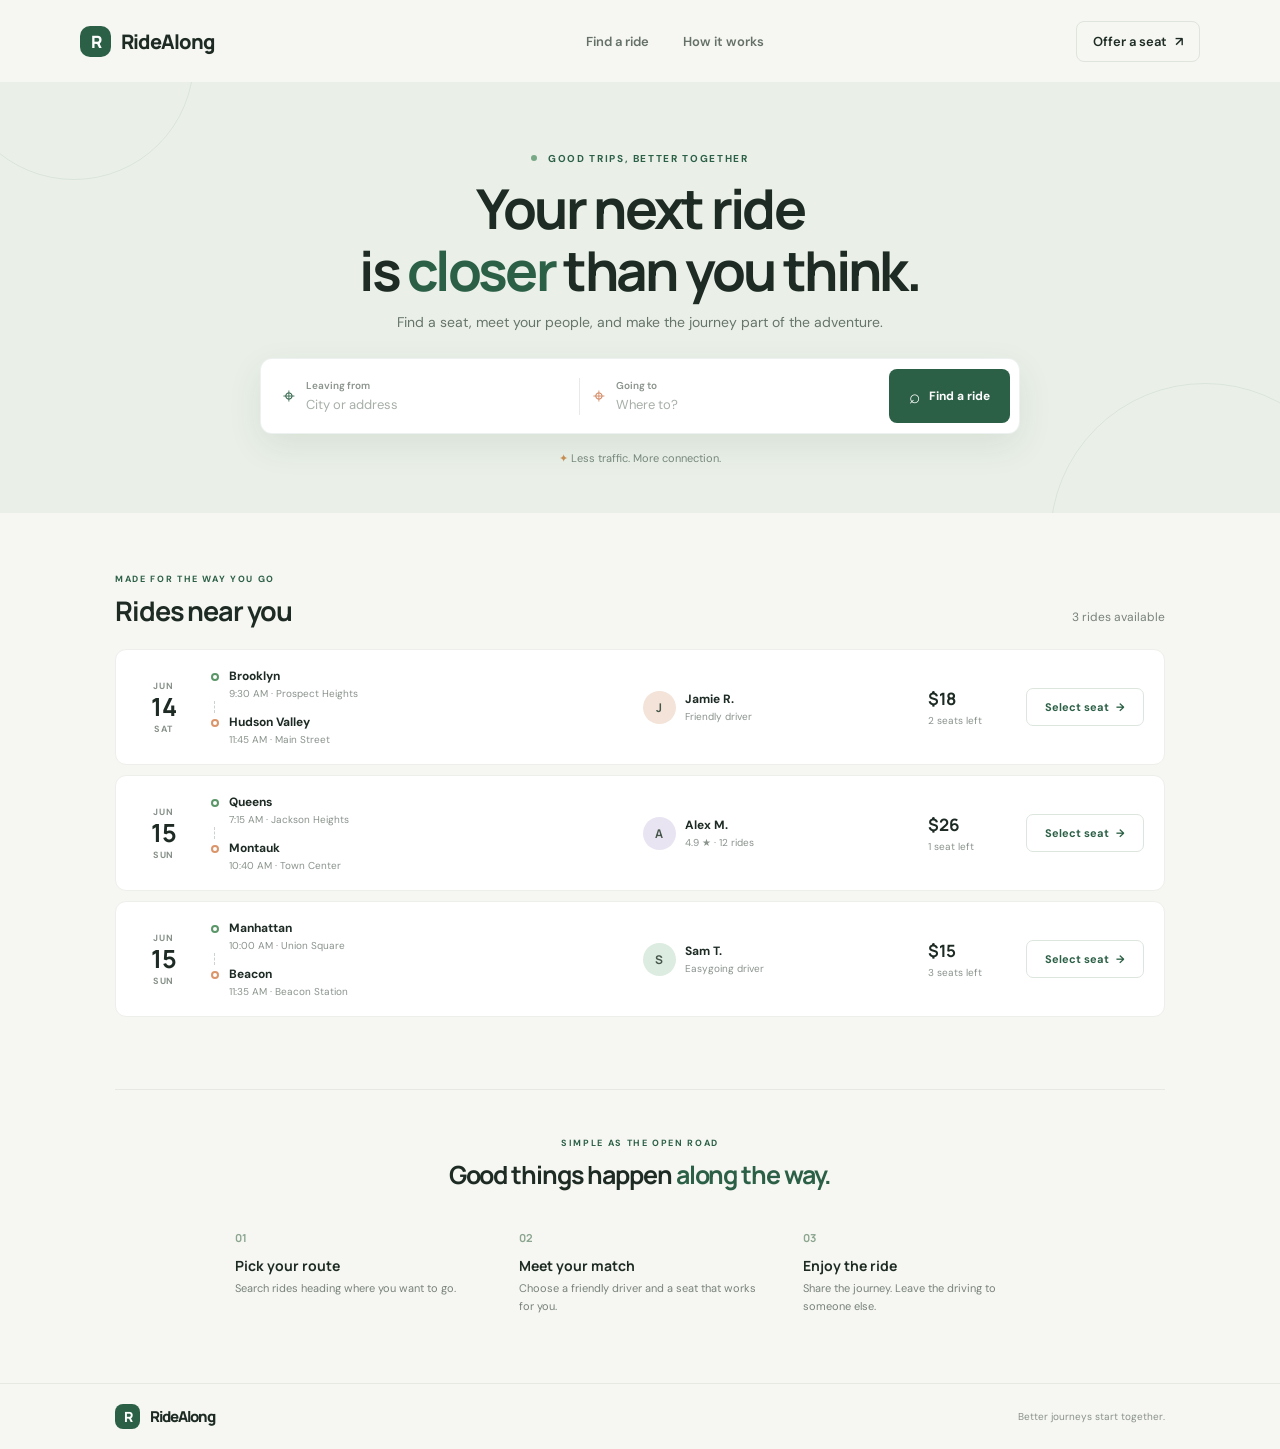
==== car_seat_sharing/index.html @ c155dfbc "car_sheat_sharing(frontend)" ====
<!DOCTYPE html>
<html lang="en">
<head>
  <meta charset="UTF-8">
  <meta name="viewport" content="width=device-width, initial-scale=1.0">
  <meta name="theme-color" content="#f6f7f2">
  <title>RideAlong — Share the road</title>
  <link rel="stylesheet" href="styles.css">
  <script src="script.js" defer></script>
</head>
<body>
  <header class="site-header">
    <a class="brand" href="#" aria-label="RideAlong home">
      <span class="brand-mark" aria-hidden="true">R</span>
      RideAlong
    </a>
    <nav aria-label="Main navigation">
      <a href="#rides">Find a ride</a>
      <a href="#how-it-works">How it works</a>
    </nav>
    <a class="offer-link" href="#rides">Offer a seat <span aria-hidden="true">↗</span></a>
  </header>

  <main>
    <section class="hero" aria-labelledby="hero-title">
      <div class="hero-copy">
        <p class="eyebrow"><span class="eyebrow-dot"></span> GOOD TRIPS, BETTER TOGETHER</p>
        <h1 id="hero-title">Your next ride<br>is <span>closer</span> than you think.</h1>
        <p class="hero-description">Find a seat, meet your people, and make the journey part of the adventure.</p>
      </div>

      <form class="search-panel" id="ride-search">
        <label class="search-field">
          <span class="field-icon" aria-hidden="true">⌖</span>
          <span class="field-content">
            <span class="field-label">Leaving from</span>
            <input id="from" name="from" type="text" placeholder="City or address" autocomplete="off">
          </span>
        </label>
        <span class="search-divider" aria-hidden="true"></span>
        <label class="search-field">
          <span class="field-icon destination-icon" aria-hidden="true">⌖</span>
          <span class="field-content">
            <span class="field-label">Going to</span>
            <input id="to" name="to" type="text" placeholder="Where to?" autocomplete="off">
          </span>
        </label>
        <button class="search-button" type="submit"><span aria-hidden="true">⌕</span> Find a ride</button>
      </form>

      <div class="hero-note"><span aria-hidden="true">✦</span> Less traffic. More connection.</div>
      <div class="hero-decoration decoration-one" aria-hidden="true"></div>
      <div class="hero-decoration decoration-two" aria-hidden="true"></div>
    </section>

    <section class="rides-section" id="rides" aria-labelledby="rides-title">
      <div class="section-heading">
        <div>
          <p class="eyebrow">MADE FOR THE WAY YOU GO</p>
          <h2 id="rides-title">Rides near you</h2>
        </div>
        <p class="ride-count" id="ride-count" aria-live="polite">3 rides available</p>
      </div>

      <div class="ride-list" id="ride-list">
        <article class="ride-card" data-from="Brooklyn, New York" data-to="Hudson Valley, New York">
          <div class="ride-date"><span class="date-month">JUN</span><span class="date-day">14</span><span class="date-weekday">SAT</span></div>
          <div class="ride-route">
            <div class="route-point"><span class="route-dot"></span><div><strong>Brooklyn</strong><span>9:30 AM · Prospect Heights</span></div></div>
            <div class="route-line"></div>
            <div class="route-point"><span class="route-dot end-dot"></span><div><strong>Hudson Valley</strong><span>11:45 AM · Main Street</span></div></div>
          </div>
          <div class="ride-driver"><span class="avatar avatar-peach">J</span><span><strong>Jamie R.</strong><small>Friendly driver</small></span></div>
          <div class="ride-seats"><strong>$18</strong><span>2 seats left</span></div>
          <button class="seat-button" type="button" aria-label="Select a seat on the ride to Hudson Valley">Select seat <span aria-hidden="true">→</span></button>
        </article>

        <article class="ride-card" data-from="Queens, New York" data-to="Montauk, New York">
          <div class="ride-date"><span class="date-month">JUN</span><span class="date-day">15</span><span class="date-weekday">SUN</span></div>
          <div class="ride-route">
            <div class="route-point"><span class="route-dot"></span><div><strong>Queens</strong><span>7:15 AM · Jackson Heights</span></div></div>
            <div class="route-line"></div>
            <div class="route-point"><span class="route-dot end-dot"></span><div><strong>Montauk</strong><span>10:40 AM · Town Center</span></div></div>
          </div>
          <div class="ride-driver"><span class="avatar avatar-lavender">A</span><span><strong>Alex M.</strong><small>4.9 ★ · 12 rides</small></span></div>
          <div class="ride-seats"><strong>$26</strong><span>1 seat left</span></div>
          <button class="seat-button" type="button" aria-label="Select a seat on the ride to Montauk">Select seat <span aria-hidden="true">→</span></button>
        </article>

        <article class="ride-card" data-from="Manhattan, New York" data-to="Beacon, New York">
          <div class="ride-date"><span class="date-month">JUN</span><span class="date-day">15</span><span class="date-weekday">SUN</span></div>
          <div class="ride-route">
            <div class="route-point"><span class="route-dot"></span><div><strong>Manhattan</strong><span>10:00 AM · Union Square</span></div></div>
            <div class="route-line"></div>
            <div class="route-point"><span class="route-dot end-dot"></span><div><strong>Beacon</strong><span>11:35 AM · Beacon Station</span></div></div>
          </div>
          <div class="ride-driver"><span class="avatar avatar-mint">S</span><span><strong>Sam T.</strong><small>Easygoing driver</small></span></div>
          <div class="ride-seats"><strong>$15</strong><span>3 seats left</span></div>
          <button class="seat-button" type="button" aria-label="Select a seat on the ride to Beacon">Select seat <span aria-hidden="true">→</span></button>
        </article>
      </div>
      <p class="empty-state" id="empty-state" hidden>No rides match that route. Try another city.</p>
    </section>

    <section class="how-section" id="how-it-works" aria-labelledby="how-title">
      <p class="eyebrow">SIMPLE AS THE OPEN ROAD</p>
      <h2 id="how-title">Good things happen <span>along the way.</span></h2>
      <div class="steps">
        <div class="step"><span class="step-number">01</span><h3>Pick your route</h3><p>Search rides heading where you want to go.</p></div>
        <div class="step"><span class="step-number">02</span><h3>Meet your match</h3><p>Choose a friendly driver and a seat that works for you.</p></div>
        <div class="step"><span class="step-number">03</span><h3>Enjoy the ride</h3><p>Share the journey. Leave the driving to someone else.</p></div>
      </div>
    </section>
  </main>

  <footer><a class="brand footer-brand" href="#"><span class="brand-mark" aria-hidden="true">R</span> RideAlong</a><span>Better journeys start together.</span></footer>
  <div class="toast" id="toast" role="status" aria-live="polite"></div>
</body>
</html>
---- car_seat_sharing/styles.css ----
@import url('https://fonts.googleapis.com/css2?family=DM+Sans:wght@400;500;600;700&family=Manrope:wght@400;500;600;700;800&display=swap');

:root {
  color-scheme: light;
  --ink: #1d2b24;
  --muted: #78827b;
  --green: #2c6046;
  --green-dark: #204b36;
  --paper: #f6f7f2;
  --white: #fff;
  --line: #e8ebe4;
  font-family: "DM Sans", sans-serif;
  font-synthesis: none;
  text-rendering: optimizeLegibility;
}

* { box-sizing: border-box; }
html { scroll-behavior: smooth; }
body { margin: 0; background: var(--paper); color: var(--ink); }
a { color: inherit; text-decoration: none; }
button, input { font: inherit; }

.site-header {
  width: min(1120px, calc(100% - 48px));
  height: 82px;
  margin: 0 auto;
  display: flex;
  align-items: center;
  justify-content: space-between;
}
.brand { display: inline-flex; align-items: center; gap: 10px; font: 800 20px "Manrope", sans-serif; letter-spacing: -1px; }
.brand-mark { width: 31px; height: 31px; display: grid; place-items: center; border-radius: 10px; background: var(--green); color: white; font-size: 17px; }
nav { display: flex; gap: 34px; margin-left: 60px; }
nav a, .offer-link { font-size: 13px; font-weight: 600; }
nav a { color: #657168; }
nav a:hover, .offer-link:hover { color: var(--green); }
.offer-link { padding: 11px 16px; border: 1px solid #dfe4dc; border-radius: 8px; }
.offer-link span { padding-left: 5px; }

.hero { position: relative; overflow: hidden; min-height: 407px; padding: 70px 24px 48px; background: #eaf0e8; text-align: center; }
.hero-copy, .search-panel, .hero-note { position: relative; z-index: 1; }
.eyebrow { margin: 0 0 13px; color: var(--green); font-size: 10px; font-weight: 700; letter-spacing: 1.65px; }
.eyebrow-dot { display: inline-block; width: 6px; height: 6px; margin: 0 7px 1px 0; border-radius: 50%; background: #77a987; }
h1, h2, h3, p { margin-top: 0; }
h1, h2 { font-family: "Manrope", sans-serif; }
h1 { margin-bottom: 12px; font-size: clamp(36px, 5vw, 55px); line-height: 1.12; letter-spacing: -2.7px; }
h1 span { color: var(--green); }
.hero-description { margin-bottom: 27px; color: #66746a; font-size: 14px; }
.search-panel { display: flex; align-items: center; width: min(760px, 100%); min-height: 76px; margin: 0 auto; padding: 9px; border: 1px solid rgba(32, 75, 54, .08); border-radius: 12px; background: var(--white); box-shadow: 0 12px 35px rgba(37, 61, 43, .09); text-align: left; }
.search-field { display: flex; flex: 1; align-items: center; gap: 11px; min-width: 0; padding: 0 13px; }
.field-icon { color: var(--green); font-size: 21px; }
.destination-icon { color: #d1845e; }
.field-content { display: flex; min-width: 0; flex-direction: column; gap: 4px; }
.field-label { color: #8a938c; font-size: 10px; font-weight: 600; }
.search-field input { width: 100%; min-width: 0; padding: 0; border: 0; outline: 0; background: transparent; color: var(--ink); font-size: 13px; font-weight: 600; }
.search-field input::placeholder { color: #a7afa8; font-weight: 400; }
.search-field:focus-within .field-label { color: var(--green); }
.search-divider { width: 1px; height: 37px; background: var(--line); }
.search-button { display: flex; align-items: center; justify-content: center; gap: 9px; min-height: 54px; padding: 0 20px; border: 0; border-radius: 8px; background: var(--green); color: white; cursor: pointer; font-size: 12px; font-weight: 700; transition: background .2s, transform .2s; }
.search-button:hover { transform: translateY(-1px); background: var(--green-dark); }
.search-button span { font-size: 19px; }
.hero-note { margin-top: 17px; color: #77877b; font-size: 11px; }
.hero-note span { color: #c68e54; }
.hero-decoration { position: absolute; width: 240px; height: 240px; border: 1px solid rgba(75, 119, 87, .1); border-radius: 50%; }
.decoration-one { top: -142px; left: -46px; }
.decoration-two { right: -80px; bottom: -180px; width: 310px; height: 310px; }

.rides-section, .how-section { width: min(1050px, calc(100% - 48px)); margin: 0 auto; }
.rides-section { padding: 60px 0 72px; }
.section-heading { display: flex; align-items: end; justify-content: space-between; margin-bottom: 20px; }
.section-heading .eyebrow { margin-bottom: 7px; font-size: 9px; }
h2 { margin-bottom: 0; font-size: 27px; letter-spacing: -1.1px; }
.ride-count { margin: 0 0 4px; color: var(--muted); font-size: 12px; }
.ride-list { display: grid; gap: 10px; }
.ride-card { display: grid; grid-template-columns: 55px minmax(210px, 1.55fr) minmax(125px, 1fr) 78px 118px; align-items: center; gap: 20px; min-height: 108px; padding: 18px 20px; border: 1px solid #edf0ea; border-radius: 11px; background: var(--white); transition: border-color .2s, transform .2s; }
.ride-card:hover { transform: translateY(-2px); border-color: #cddbcf; }
.ride-date { display: flex; flex-direction: column; align-items: center; gap: 1px; }
.date-month, .date-weekday { color: #879189; font-size: 9px; font-weight: 700; letter-spacing: .8px; }
.date-day { font: 700 25px "Manrope", sans-serif; line-height: 1.15; }
.route-point { display: flex; align-items: flex-start; gap: 10px; }
.route-dot { flex: 0 0 auto; width: 8px; height: 8px; margin-top: 5px; border: 2px solid #5b9669; border-radius: 50%; }
.end-dot { border-color: #db956b; }
.route-point div, .ride-driver > span:last-child { display: flex; flex-direction: column; gap: 3px; }
.route-point strong, .ride-driver strong { font-size: 12px; font-weight: 700; }
.route-point span:not(.route-dot), .ride-driver small, .ride-seats span { color: #8a938c; font-size: 10px; }
.route-line { height: 12px; margin: 1px 0 1px 3px; border-left: 1px dashed #cbd4cb; }
.ride-driver { display: flex; align-items: center; gap: 9px; }
.avatar { width: 33px; height: 33px; display: grid; place-items: center; border-radius: 50%; color: #46564a; font: 700 12px "Manrope", sans-serif; }
.avatar-peach { background: #f4e3d8; }.avatar-lavender { background: #e9e4f2; }.avatar-mint { background: #dcece0; }
.ride-seats { display: flex; flex-direction: column; gap: 4px; }
.ride-seats strong { font: 700 17px "Manrope", sans-serif; }
.seat-button { min-height: 38px; padding: 0 11px; border: 1px solid #dce6dd; border-radius: 7px; background: white; color: var(--green); cursor: pointer; font-size: 11px; font-weight: 700; white-space: nowrap; }
.seat-button:hover, .seat-button.is-selected { border-color: var(--green); background: #f0f5f0; }
.seat-button span { margin-left: 4px; }
.empty-state { padding: 28px; border: 1px dashed #d5ddd5; border-radius: 10px; color: var(--muted); text-align: center; font-size: 13px; }

.how-section { padding: 47px 0 68px; border-top: 1px solid #e6e9e2; text-align: center; }
.how-section .eyebrow { margin-bottom: 8px; font-size: 9px; }
.how-section h2 { font-size: 25px; }
.how-section h2 span { color: var(--green); }
.steps { display: grid; grid-template-columns: repeat(3, 1fr); gap: 42px; margin: 34px auto 0; max-width: 810px; text-align: left; }
.step-number { color: #8ba58f; font: 700 11px "Manrope", sans-serif; }
.step h3 { margin: 9px 0 5px; font: 700 14px "Manrope", sans-serif; }
.step p { margin: 0; color: var(--muted); font-size: 11px; line-height: 1.6; }
footer { display: flex; align-items: center; justify-content: space-between; padding: 20px max(24px, calc((100% - 1050px) / 2)); border-top: 1px solid #e6e9e2; color: #89928a; font-size: 10px; }
.footer-brand { color: var(--ink); font-size: 15px; }
.footer-brand .brand-mark { width: 25px; height: 25px; border-radius: 8px; font-size: 14px; }
.toast { position: fixed; right: 24px; bottom: 24px; z-index: 3; max-width: calc(100% - 48px); padding: 13px 17px; transform: translateY(12px); border-radius: 8px; background: var(--ink); color: white; opacity: 0; pointer-events: none; font-size: 12px; transition: opacity .2s, transform .2s; }
.toast.is-visible { transform: translateY(0); opacity: 1; }

@media (max-width: 760px) {
  .site-header { width: calc(100% - 32px); height: 68px; }
  nav { gap: 15px; margin-left: 0; }
  nav a { font-size: 11px; }
  .offer-link { padding: 9px 10px; font-size: 11px; }
  .hero { min-height: auto; padding: 58px 18px 35px; }
  .hero-description { max-width: 360px; margin-right: auto; margin-left: auto; line-height: 1.6; }
  .search-panel { flex-wrap: wrap; gap: 8px; padding: 12px; }
  .search-field { flex-basis: calc(50% - 5px); padding: 0 5px; }
  .search-divider { display: none; }
  .search-button { width: 100%; min-height: 45px; }
  .rides-section, .how-section { width: calc(100% - 32px); }
  .rides-section { padding: 44px 0 52px; }
  .ride-card { grid-template-columns: 45px 1fr auto; gap: 12px; padding: 15px; }
  .ride-driver { grid-column: 2; }
  .ride-seats { grid-column: 3; grid-row: 1; align-items: end; }
  .seat-button { grid-column: 2 / 4; width: 100%; }
  .steps { gap: 18px; }
}
@media (max-width: 480px) {
  nav a:nth-child(2) { display: none; }
  h1 { letter-spacing: -1.8px; }
  .section-heading { align-items: start; gap: 10px; }
  .ride-count { padding-top: 19px; white-space: nowrap; font-size: 10px; }
  .how-section h2 { font-size: 21px; }
  .steps { grid-template-columns: 1fr; gap: 20px; max-width: 310px; }
  .step { display: grid; grid-template-columns: 30px 1fr; column-gap: 8px; }
  .step-number { grid-row: span 2; padding-top: 2px; }
  .step h3 { margin: 0 0 3px; }
  footer { gap: 12px; }
}
@media (prefers-reduced-motion: reduce) {
  *, *::before, *::after { scroll-behavior: auto !important; transition-duration: .01ms !important; }
}
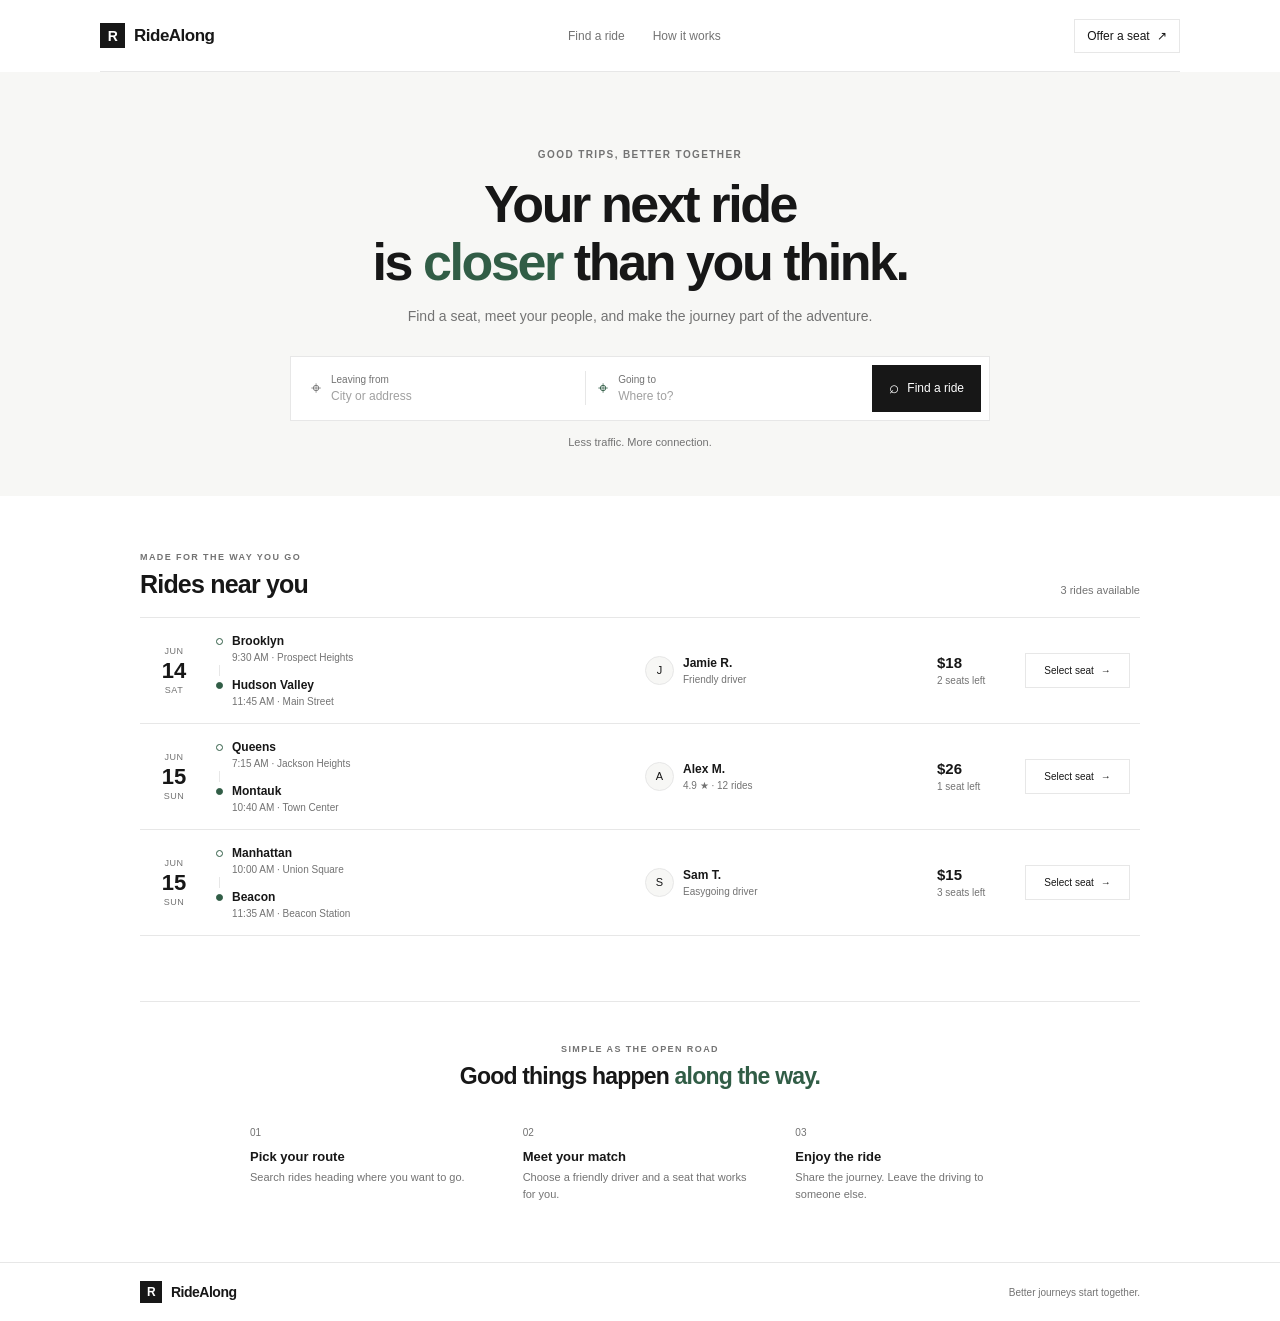
==== commit 3a9252db: "updated frontend" ====
--- a/car_seat_sharing/index.html
+++ b/car_seat_sharing/index.html
@@ -3,7 +3,7 @@
 <head>
   <meta charset="UTF-8">
   <meta name="viewport" content="width=device-width, initial-scale=1.0">
-  <meta name="theme-color" content="#f6f7f2">
+  <meta name="theme-color" content="#ffffff">
   <title>RideAlong — Share the road</title>
   <link rel="stylesheet" href="styles.css">
   <script src="script.js" defer></script>
--- a/car_seat_sharing/styles.css
+++ b/car_seat_sharing/styles.css
@@ -1,140 +1,131 @@
-@import url('https://fonts.googleapis.com/css2?family=DM+Sans:wght@400;500;600;700&family=Manrope:wght@400;500;600;700;800&display=swap');
-
 :root {
   color-scheme: light;
-  --ink: #1d2b24;
-  --muted: #78827b;
-  --green: #2c6046;
-  --green-dark: #204b36;
-  --paper: #f6f7f2;
-  --white: #fff;
-  --line: #e8ebe4;
-  font-family: "DM Sans", sans-serif;
+  --ink: #171717;
+  --muted: #737373;
+  --line: #e7e7e7;
+  --soft: #f7f7f5;
+  --accent: #315d46;
+  font-family: Arial, Helvetica, sans-serif;
   font-synthesis: none;
   text-rendering: optimizeLegibility;
 }
 
 * { box-sizing: border-box; }
 html { scroll-behavior: smooth; }
-body { margin: 0; background: var(--paper); color: var(--ink); }
+body { margin: 0; background: #fff; color: var(--ink); }
 a { color: inherit; text-decoration: none; }
 button, input { font: inherit; }
+button:focus-visible, a:focus-visible, input:focus-visible { outline: 2px solid var(--accent); outline-offset: 3px; }
+[hidden] { display: none !important; }
 
 .site-header {
-  width: min(1120px, calc(100% - 48px));
-  height: 82px;
+  width: min(1080px, calc(100% - 48px));
+  height: 72px;
   margin: 0 auto;
   display: flex;
   align-items: center;
   justify-content: space-between;
+  border-bottom: 1px solid var(--line);
 }
-.brand { display: inline-flex; align-items: center; gap: 10px; font: 800 20px "Manrope", sans-serif; letter-spacing: -1px; }
-.brand-mark { width: 31px; height: 31px; display: grid; place-items: center; border-radius: 10px; background: var(--green); color: white; font-size: 17px; }
-nav { display: flex; gap: 34px; margin-left: 60px; }
-nav a, .offer-link { font-size: 13px; font-weight: 600; }
-nav a { color: #657168; }
-nav a:hover, .offer-link:hover { color: var(--green); }
-.offer-link { padding: 11px 16px; border: 1px solid #dfe4dc; border-radius: 8px; }
-.offer-link span { padding-left: 5px; }
+.brand { display: inline-flex; align-items: center; gap: 9px; font-size: 17px; font-weight: 700; letter-spacing: -.5px; }
+.brand-mark { width: 25px; height: 25px; display: grid; place-items: center; background: var(--ink); color: #fff; font-size: 14px; }
+nav { display: flex; gap: 28px; }
+nav a, .offer-link { font-size: 12px; }
+nav a { color: var(--muted); }
+nav a:hover, .offer-link:hover { color: var(--accent); }
+.offer-link { padding: 9px 12px; border: 1px solid var(--line); }
+.offer-link span { margin-left: 4px; }
 
-.hero { position: relative; overflow: hidden; min-height: 407px; padding: 70px 24px 48px; background: #eaf0e8; text-align: center; }
-.hero-copy, .search-panel, .hero-note { position: relative; z-index: 1; }
-.eyebrow { margin: 0 0 13px; color: var(--green); font-size: 10px; font-weight: 700; letter-spacing: 1.65px; }
-.eyebrow-dot { display: inline-block; width: 6px; height: 6px; margin: 0 7px 1px 0; border-radius: 50%; background: #77a987; }
+.hero { padding: 77px 24px 48px; background: var(--soft); text-align: center; }
+.hero-copy, .search-panel, .hero-note { position: relative; }
+.eyebrow { margin: 0 0 15px; color: var(--muted); font-size: 10px; font-weight: 600; letter-spacing: 1.4px; }
+.eyebrow-dot { display: none; }
 h1, h2, h3, p { margin-top: 0; }
-h1, h2 { font-family: "Manrope", sans-serif; }
-h1 { margin-bottom: 12px; font-size: clamp(36px, 5vw, 55px); line-height: 1.12; letter-spacing: -2.7px; }
-h1 span { color: var(--green); }
-.hero-description { margin-bottom: 27px; color: #66746a; font-size: 14px; }
-.search-panel { display: flex; align-items: center; width: min(760px, 100%); min-height: 76px; margin: 0 auto; padding: 9px; border: 1px solid rgba(32, 75, 54, .08); border-radius: 12px; background: var(--white); box-shadow: 0 12px 35px rgba(37, 61, 43, .09); text-align: left; }
-.search-field { display: flex; flex: 1; align-items: center; gap: 11px; min-width: 0; padding: 0 13px; }
-.field-icon { color: var(--green); font-size: 21px; }
-.destination-icon { color: #d1845e; }
+h1 { margin-bottom: 14px; font-size: clamp(36px, 5vw, 52px); font-weight: 600; line-height: 1.12; letter-spacing: -2.4px; }
+h1 span, .how-section h2 span { color: var(--accent); }
+.hero-description { margin-bottom: 28px; color: var(--muted); font-size: 14px; line-height: 1.6; }
+.search-panel { display: flex; align-items: center; width: min(700px, 100%); min-height: 65px; margin: 0 auto; padding: 8px; border: 1px solid var(--line); background: white; text-align: left; }
+.search-field { display: flex; flex: 1; align-items: center; gap: 10px; min-width: 0; padding: 0 12px; }
+.field-icon { color: var(--muted); font-size: 18px; }
+.destination-icon { color: var(--accent); }
 .field-content { display: flex; min-width: 0; flex-direction: column; gap: 4px; }
-.field-label { color: #8a938c; font-size: 10px; font-weight: 600; }
-.search-field input { width: 100%; min-width: 0; padding: 0; border: 0; outline: 0; background: transparent; color: var(--ink); font-size: 13px; font-weight: 600; }
-.search-field input::placeholder { color: #a7afa8; font-weight: 400; }
-.search-field:focus-within .field-label { color: var(--green); }
-.search-divider { width: 1px; height: 37px; background: var(--line); }
-.search-button { display: flex; align-items: center; justify-content: center; gap: 9px; min-height: 54px; padding: 0 20px; border: 0; border-radius: 8px; background: var(--green); color: white; cursor: pointer; font-size: 12px; font-weight: 700; transition: background .2s, transform .2s; }
-.search-button:hover { transform: translateY(-1px); background: var(--green-dark); }
-.search-button span { font-size: 19px; }
-.hero-note { margin-top: 17px; color: #77877b; font-size: 11px; }
-.hero-note span { color: #c68e54; }
-.hero-decoration { position: absolute; width: 240px; height: 240px; border: 1px solid rgba(75, 119, 87, .1); border-radius: 50%; }
-.decoration-one { top: -142px; left: -46px; }
-.decoration-two { right: -80px; bottom: -180px; width: 310px; height: 310px; }
+.field-label { color: var(--muted); font-size: 10px; }
+.search-field input { width: 100%; min-width: 0; padding: 0; border: 0; outline: 0; background: transparent; color: var(--ink); font-size: 12px; }
+.search-field input::placeholder { color: #a0a0a0; }
+.search-field:focus-within .field-label { color: var(--accent); }
+.search-divider { width: 1px; height: 34px; background: var(--line); }
+.search-button { display: flex; align-items: center; justify-content: center; gap: 8px; min-height: 47px; padding: 0 17px; border: 0; background: var(--ink); color: #fff; cursor: pointer; font-size: 12px; }
+.search-button:hover { background: #383838; }
+.search-button span { font-size: 17px; }
+.hero-note { margin: 15px 0 0; color: var(--muted); font-size: 11px; }
+.hero-note span, .hero-decoration { display: none; }
 
-.rides-section, .how-section { width: min(1050px, calc(100% - 48px)); margin: 0 auto; }
-.rides-section { padding: 60px 0 72px; }
-.section-heading { display: flex; align-items: end; justify-content: space-between; margin-bottom: 20px; }
-.section-heading .eyebrow { margin-bottom: 7px; font-size: 9px; }
-h2 { margin-bottom: 0; font-size: 27px; letter-spacing: -1.1px; }
-.ride-count { margin: 0 0 4px; color: var(--muted); font-size: 12px; }
-.ride-list { display: grid; gap: 10px; }
-.ride-card { display: grid; grid-template-columns: 55px minmax(210px, 1.55fr) minmax(125px, 1fr) 78px 118px; align-items: center; gap: 20px; min-height: 108px; padding: 18px 20px; border: 1px solid #edf0ea; border-radius: 11px; background: var(--white); transition: border-color .2s, transform .2s; }
-.ride-card:hover { transform: translateY(-2px); border-color: #cddbcf; }
-.ride-date { display: flex; flex-direction: column; align-items: center; gap: 1px; }
-.date-month, .date-weekday { color: #879189; font-size: 9px; font-weight: 700; letter-spacing: .8px; }
-.date-day { font: 700 25px "Manrope", sans-serif; line-height: 1.15; }
-.route-point { display: flex; align-items: flex-start; gap: 10px; }
-.route-dot { flex: 0 0 auto; width: 8px; height: 8px; margin-top: 5px; border: 2px solid #5b9669; border-radius: 50%; }
-.end-dot { border-color: #db956b; }
-.route-point div, .ride-driver > span:last-child { display: flex; flex-direction: column; gap: 3px; }
-.route-point strong, .ride-driver strong { font-size: 12px; font-weight: 700; }
-.route-point span:not(.route-dot), .ride-driver small, .ride-seats span { color: #8a938c; font-size: 10px; }
-.route-line { height: 12px; margin: 1px 0 1px 3px; border-left: 1px dashed #cbd4cb; }
+.rides-section, .how-section { width: min(1000px, calc(100% - 48px)); margin: 0 auto; }
+.rides-section { padding: 56px 0 65px; }
+.section-heading { display: flex; align-items: end; justify-content: space-between; margin-bottom: 18px; }
+.section-heading .eyebrow { margin-bottom: 8px; font-size: 9px; }
+h2 { margin-bottom: 0; font-size: 25px; font-weight: 600; letter-spacing: -.8px; }
+.ride-count { margin: 0 0 3px; color: var(--muted); font-size: 11px; }
+.ride-list { border-top: 1px solid var(--line); }
+.ride-card { display: grid; grid-template-columns: 48px minmax(200px, 1.5fr) minmax(120px, 1fr) 70px 105px; align-items: center; gap: 18px; min-height: 101px; padding: 16px 10px; border-bottom: 1px solid var(--line); }
+.ride-date { display: flex; flex-direction: column; align-items: center; gap: 2px; }
+.date-month, .date-weekday { color: var(--muted); font-size: 9px; letter-spacing: .5px; }
+.date-day { font-size: 22px; font-weight: 600; line-height: 1.15; }
+.route-point { display: flex; align-items: flex-start; gap: 9px; }
+.route-dot { flex: 0 0 auto; width: 7px; height: 7px; margin-top: 4px; border: 1px solid var(--accent); border-radius: 50%; }
+.end-dot { background: var(--accent); }
+.route-point div, .ride-driver > span:last-child { display: flex; flex-direction: column; gap: 4px; }
+.route-point strong, .ride-driver strong { font-size: 12px; font-weight: 600; }
+.route-point span:not(.route-dot), .ride-driver small, .ride-seats span { color: var(--muted); font-size: 10px; }
+.route-line { height: 11px; margin: 2px 0 2px 3px; border-left: 1px solid var(--line); }
 .ride-driver { display: flex; align-items: center; gap: 9px; }
-.avatar { width: 33px; height: 33px; display: grid; place-items: center; border-radius: 50%; color: #46564a; font: 700 12px "Manrope", sans-serif; }
-.avatar-peach { background: #f4e3d8; }.avatar-lavender { background: #e9e4f2; }.avatar-mint { background: #dcece0; }
+.avatar { width: 29px; height: 29px; display: grid; place-items: center; border: 1px solid var(--line); border-radius: 50%; color: var(--ink); font-size: 11px; }
+.avatar-peach, .avatar-lavender, .avatar-mint { background: #f7f7f5; }
 .ride-seats { display: flex; flex-direction: column; gap: 4px; }
-.ride-seats strong { font: 700 17px "Manrope", sans-serif; }
-.seat-button { min-height: 38px; padding: 0 11px; border: 1px solid #dce6dd; border-radius: 7px; background: white; color: var(--green); cursor: pointer; font-size: 11px; font-weight: 700; white-space: nowrap; }
-.seat-button:hover, .seat-button.is-selected { border-color: var(--green); background: #f0f5f0; }
+.ride-seats strong { font-size: 15px; font-weight: 600; }
+.seat-button { min-height: 35px; padding: 0 9px; border: 1px solid var(--line); background: #fff; color: var(--ink); cursor: pointer; font-size: 10px; white-space: nowrap; }
+.seat-button:hover, .seat-button.is-selected { border-color: var(--accent); color: var(--accent); }
 .seat-button span { margin-left: 4px; }
-.empty-state { padding: 28px; border: 1px dashed #d5ddd5; border-radius: 10px; color: var(--muted); text-align: center; font-size: 13px; }
+.empty-state { padding: 24px; border: 1px solid var(--line); color: var(--muted); text-align: center; font-size: 12px; }
 
-.how-section { padding: 47px 0 68px; border-top: 1px solid #e6e9e2; text-align: center; }
-.how-section .eyebrow { margin-bottom: 8px; font-size: 9px; }
-.how-section h2 { font-size: 25px; }
-.how-section h2 span { color: var(--green); }
-.steps { display: grid; grid-template-columns: repeat(3, 1fr); gap: 42px; margin: 34px auto 0; max-width: 810px; text-align: left; }
-.step-number { color: #8ba58f; font: 700 11px "Manrope", sans-serif; }
-.step h3 { margin: 9px 0 5px; font: 700 14px "Manrope", sans-serif; }
+.how-section { padding: 42px 0 58px; border-top: 1px solid var(--line); text-align: center; }
+.how-section .eyebrow { margin-bottom: 9px; font-size: 9px; }
+.how-section h2 { font-size: 23px; }
+.steps { display: grid; grid-template-columns: repeat(3, 1fr); gap: 38px; max-width: 780px; margin: 32px auto 0; text-align: left; }
+.step-number { color: var(--muted); font-size: 10px; }
+.step h3 { margin: 9px 0 5px; font-size: 13px; font-weight: 600; }
 .step p { margin: 0; color: var(--muted); font-size: 11px; line-height: 1.6; }
-footer { display: flex; align-items: center; justify-content: space-between; padding: 20px max(24px, calc((100% - 1050px) / 2)); border-top: 1px solid #e6e9e2; color: #89928a; font-size: 10px; }
-.footer-brand { color: var(--ink); font-size: 15px; }
-.footer-brand .brand-mark { width: 25px; height: 25px; border-radius: 8px; font-size: 14px; }
-.toast { position: fixed; right: 24px; bottom: 24px; z-index: 3; max-width: calc(100% - 48px); padding: 13px 17px; transform: translateY(12px); border-radius: 8px; background: var(--ink); color: white; opacity: 0; pointer-events: none; font-size: 12px; transition: opacity .2s, transform .2s; }
+footer { display: flex; align-items: center; justify-content: space-between; padding: 18px max(24px, calc((100% - 1000px) / 2)); border-top: 1px solid var(--line); color: var(--muted); font-size: 10px; }
+.footer-brand { color: var(--ink); font-size: 14px; }
+.footer-brand .brand-mark { width: 22px; height: 22px; font-size: 12px; }
+.toast { position: fixed; right: 20px; bottom: 20px; z-index: 3; max-width: calc(100% - 40px); padding: 12px 15px; transform: translateY(8px); background: var(--ink); color: #fff; opacity: 0; pointer-events: none; font-size: 11px; transition: opacity .2s, transform .2s; }
 .toast.is-visible { transform: translateY(0); opacity: 1; }
 
 @media (max-width: 760px) {
-  .site-header { width: calc(100% - 32px); height: 68px; }
-  nav { gap: 15px; margin-left: 0; }
-  nav a { font-size: 11px; }
-  .offer-link { padding: 9px 10px; font-size: 11px; }
-  .hero { min-height: auto; padding: 58px 18px 35px; }
-  .hero-description { max-width: 360px; margin-right: auto; margin-left: auto; line-height: 1.6; }
-  .search-panel { flex-wrap: wrap; gap: 8px; padding: 12px; }
-  .search-field { flex-basis: calc(50% - 5px); padding: 0 5px; }
+  .site-header { width: calc(100% - 32px); height: 64px; }
+  nav { gap: 15px; }
+  nav a, .offer-link { font-size: 11px; }
+  .offer-link { padding: 8px; }
+  .hero { padding: 58px 16px 35px; }
+  .hero-description { max-width: 360px; margin-right: auto; margin-left: auto; }
+  .search-panel { flex-wrap: wrap; gap: 8px; }
+  .search-field { flex-basis: calc(50% - 4px); padding: 0 5px; }
   .search-divider { display: none; }
-  .search-button { width: 100%; min-height: 45px; }
+  .search-button { width: 100%; min-height: 43px; }
   .rides-section, .how-section { width: calc(100% - 32px); }
-  .rides-section { padding: 44px 0 52px; }
-  .ride-card { grid-template-columns: 45px 1fr auto; gap: 12px; padding: 15px; }
+  .rides-section { padding: 42px 0 48px; }
+  .ride-card { grid-template-columns: 42px minmax(0, 1fr) auto; gap: 12px; padding: 15px 5px; }
   .ride-driver { grid-column: 2; }
   .ride-seats { grid-column: 3; grid-row: 1; align-items: end; }
   .seat-button { grid-column: 2 / 4; width: 100%; }
-  .steps { gap: 18px; }
 }
 @media (max-width: 480px) {
   nav a:nth-child(2) { display: none; }
-  h1 { letter-spacing: -1.8px; }
-  .section-heading { align-items: start; gap: 10px; }
-  .ride-count { padding-top: 19px; white-space: nowrap; font-size: 10px; }
-  .how-section h2 { font-size: 21px; }
-  .steps { grid-template-columns: 1fr; gap: 20px; max-width: 310px; }
-  .step { display: grid; grid-template-columns: 30px 1fr; column-gap: 8px; }
+  h1 { letter-spacing: -1.6px; }
+  .section-heading { align-items: start; gap: 8px; }
+  .ride-count { padding-top: 18px; white-space: nowrap; font-size: 10px; }
+  .steps { grid-template-columns: 1fr; gap: 19px; max-width: 310px; }
+  .step { display: grid; grid-template-columns: 27px 1fr; column-gap: 8px; }
   .step-number { grid-row: span 2; padding-top: 2px; }
   .step h3 { margin: 0 0 3px; }
   footer { gap: 12px; }
